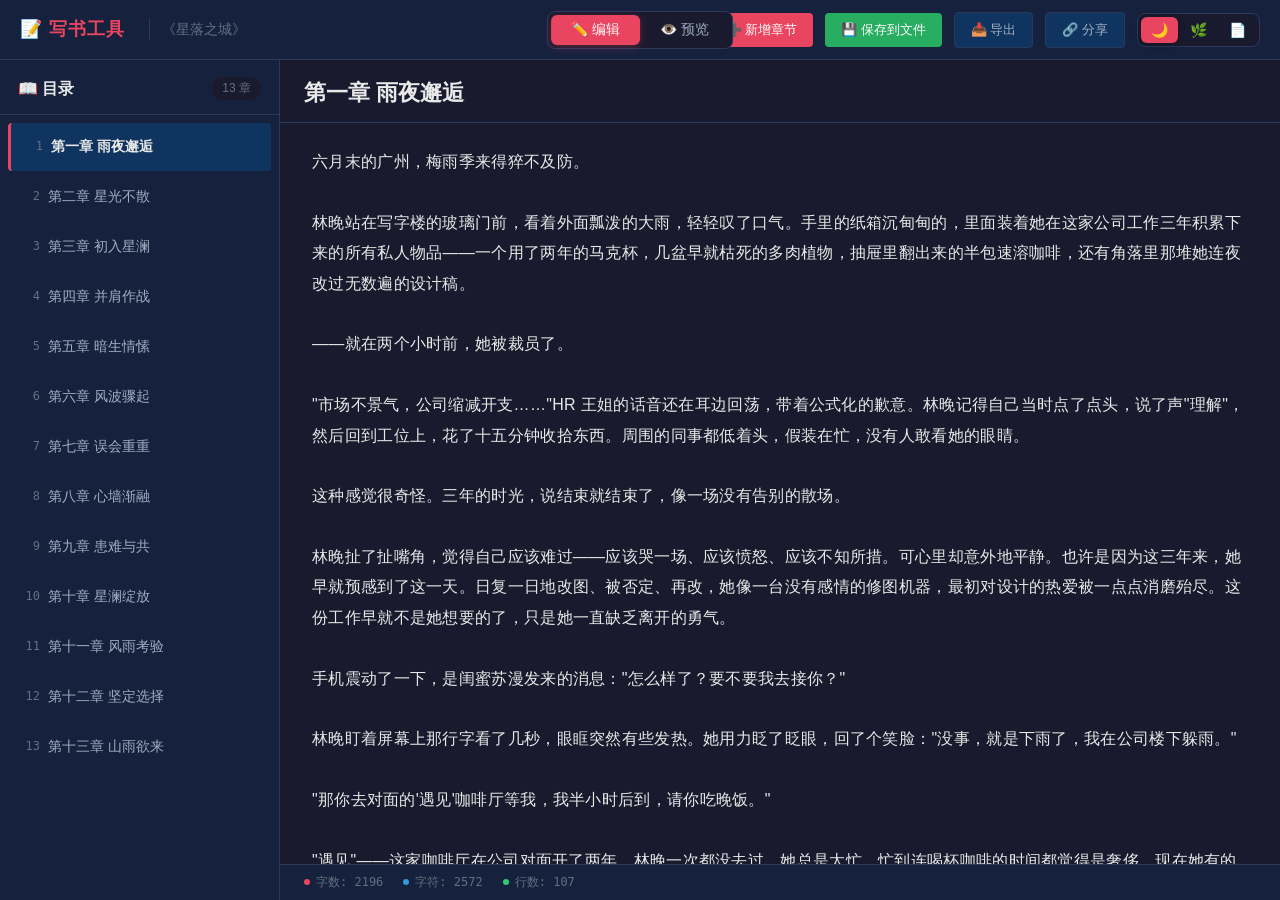
==== index.html @ 37863061 "第一次提交：星落之城小说项目" ====
<!DOCTYPE html>
<html lang="zh-CN">
<head>
    <meta charset="UTF-8">
    <meta name="viewport" content="width=device-width, initial-scale=1.0">
    <title>写书工具 - 小说编辑</title>
    <link rel="stylesheet" href="css/style.css">
</head>
<body>
    <!-- 顶部导航栏 -->
    <header class="toolbar">
        <div class="toolbar-left">
            <h1 class="app-title">📝 写书工具</h1>
            <span class="book-title-display" id="bookTitleDisplay"></span>
        </div>
        <div class="toolbar-center">
            <div class="mode-switch">
                <button class="mode-btn active" data-mode="edit" id="modeEdit">✏️ 编辑</button>
                <button class="mode-btn" data-mode="preview" id="modePreview">👁️ 预览</button>
            </div>
        </div>
        <div class="toolbar-right">
            <button class="btn btn-primary" id="btnAddChapter">➕ 新增章节</button>
            <button class="btn btn-save" id="btnSaveToFile">💾 保存到文件</button>
            <button class="btn btn-secondary" id="btnExport">📥 导出</button>
            <button class="btn btn-secondary" id="btnShare">🔗 分享</button>
            <div class="theme-switch">
                <button class="theme-btn active" data-theme="dark" title="暗夜主题">🌙</button>
                <button class="theme-btn" data-theme="green" title="护眼绿主题">🌿</button>
                <button class="theme-btn" data-theme="paper" title="纸墨主题">📄</button>
            </div>
        </div>
    </header>

    <!-- 主内容区域 -->
    <main class="main-container">
        <!-- 左侧章节列表 -->
        <aside class="sidebar" id="sidebar">
            <div class="sidebar-header">
                <h2>📖 目录</h2>
                <span class="chapter-count" id="chapterCount">0 章</span>
            </div>
            <div class="chapter-list" id="chapterList">
                <!-- 由 JavaScript 动态渲染 -->
            </div>
        </aside>

        <!-- 右侧编辑/预览区 -->
        <section class="content-area">
            <!-- 当前章节标题 -->
            <div class="chapter-title-bar">
                <input type="text" id="chapterTitleInput" class="chapter-title-input" placeholder="章节标题">
            </div>

            <!-- 编辑模式 -->
            <div class="editor-panel" id="editorPanel">
                <textarea id="editor" class="editor-textarea" placeholder="开始你的创作...&#10;&#10;支持 Markdown 语法：&#10;# 一级标题&#10;## 二级标题&#10;**粗体** *斜体*&#10;> 引用&#10;- 列表项&#10;--- 分隔线"></textarea>
                <div class="editor-statusbar">
                    <span id="wordCount">字数: 0</span>
                    <span id="charCount">字符: 0</span>
                    <span id="lineCount">行数: 0</span>
                </div>
            </div>

            <!-- 预览模式 -->
            <div class="preview-panel" id="previewPanel" style="display: none;">
                <div class="preview-content" id="previewContent">
                    <div class="preview-placeholder">选择一个章节开始预览</div>
                </div>
            </div>
        </section>
    </main>

    <!-- 重命名弹窗 -->
    <div class="modal-overlay" id="renameModal" style="display: none;">
        <div class="modal">
            <div class="modal-header">
                <h3>重命名章节</h3>
                <button class="modal-close" id="renameModalClose">&times;</button>
            </div>
            <div class="modal-body">
                <input type="text" id="renameInput" class="modal-input" placeholder="输入新名称">
            </div>
            <div class="modal-footer">
                <button class="btn btn-secondary" id="renameCancel">取消</button>
                <button class="btn btn-primary" id="renameConfirm">确定</button>
            </div>
        </div>
    </div>

    <!-- 删除确认弹窗 -->
    <div class="modal-overlay" id="deleteModal" style="display: none;">
        <div class="modal">
            <div class="modal-header">
                <h3>删除章节</h3>
                <button class="modal-close" id="deleteModalClose">&times;</button>
            </div>
            <div class="modal-body">
                <p id="deleteConfirmText">确定要删除该章节吗？此操作不可撤销。</p>
            </div>
            <div class="modal-footer">
                <button class="btn btn-secondary" id="deleteCancel">取消</button>
                <button class="btn btn-danger" id="deleteConfirm">删除</button>
            </div>
        </div>
    </div>

    <script src="data/novel.js?v=20260726-2"></script>
    <script src="js/app.js"></script>
</body>
</html>
---- css/style.css ----
/* ========== Reset & Base ========== */
*, *::before, *::after {
    margin: 0;
    padding: 0;
    box-sizing: border-box;
}

:root {
    --radius: 8px;
    --radius-sm: 4px;
    --transition: all 0.25s ease;
    --sidebar-width: 280px;
    --toolbar-height: 60px;
    --font-mono: 'Cascadia Code', 'Fira Code', 'JetBrains Mono', Consolas, monospace;
    --font-sans: -apple-system, BlinkMacSystemFont, 'Segoe UI', 'PingFang SC', 'Hiragino Sans GB', 'Microsoft YaHei', sans-serif;
}

/* ========== Theme: Dark (Default) ========== */
[data-theme="dark"] {
    --bg-primary: #1a1a2e;
    --bg-secondary: #16213e;
    --bg-tertiary: #0f3460;
    --bg-card: #1e2746;
    --bg-hover: #253255;
    --text-primary: #e8e8e8;
    --text-secondary: #a0aec0;
    --text-muted: #636e7f;
    --accent: #e94560;
    --accent-hover: #ff6b81;
    --accent-secondary: #0f3460;
    --border-color: #2a3a5c;
    --shadow: 0 4px 20px rgba(0, 0, 0, 0.3);
    --code-color: #e6c384;
    --strong-color: #f0e6d3;
    --em-color: #d4c5a9;
}

/* ========== Theme: Green Eye-Care ========== */
[data-theme="green"] {
    --bg-primary: #e8f5e9;
    --bg-secondary: #dcedc8;
    --bg-tertiary: #c8e6c9;
    --bg-card: #f1f8e9;
    --bg-hover: #d0e0d0;
    --text-primary: #2e4632;
    --text-secondary: #4a5d4e;
    --text-muted: #7a8b7d;
    --accent: #2e7d32;
    --accent-hover: #388e3c;
    --accent-secondary: #a5d6a7;
    --border-color: #b8d0b8;
    --shadow: 0 4px 20px rgba(46, 125, 50, 0.15);
    --code-color: #558b2f;
    --strong-color: #1b5e20;
    --em-color: #33691e;
}

/* ========== Theme: Paper ========== */
[data-theme="paper"] {
    --bg-primary: #faf8f5;
    --bg-secondary: #f0ece6;
    --bg-tertiary: #e8e0d5;
    --bg-card: #ffffff;
    --bg-hover: #e5ddd0;
    --text-primary: #3d3229;
    --text-secondary: #6b5f52;
    --text-muted: #9a8f80;
    --accent: #c0392b;
    --accent-hover: #e74c3c;
    --accent-secondary: #d4a373;
    --border-color: #d9d0c4;
    --shadow: 0 4px 20px rgba(61, 50, 41, 0.1);
    --code-color: #b7410e;
    --strong-color: #2c1810;
    --em-color: #5d4037;
}

html, body {
    height: 100%;
    overflow: hidden;
}

body {
    font-family: var(--font-sans);
    background: var(--bg-primary);
    color: var(--text-primary);
    display: flex;
    flex-direction: column;
    line-height: 1.6;
    transition: background-color 0.3s ease, color 0.3s ease;
}

/* ========== Scrollbar ========== */
::-webkit-scrollbar {
    width: 6px;
    height: 6px;
}

::-webkit-scrollbar-track {
    background: transparent;
}

::-webkit-scrollbar-thumb {
    background: var(--border-color);
    border-radius: 3px;
}

::-webkit-scrollbar-thumb:hover {
    background: var(--text-muted);
}

/* ========== Toolbar ========== */
.toolbar {
    height: var(--toolbar-height);
    background: var(--bg-secondary);
    border-bottom: 1px solid var(--border-color);
    display: flex;
    align-items: center;
    justify-content: space-between;
    padding: 0 20px;
    flex-shrink: 0;
    z-index: 100;
}

.app-title {
    font-size: 18px;
    font-weight: 700;
    color: var(--accent);
    letter-spacing: 1px;
}

.book-title-display {
    font-size: 14px;
    color: var(--text-muted);
    margin-left: 12px;
    padding-left: 12px;
    border-left: 1px solid var(--border-color);
    font-weight: 400;
    max-width: 200px;
    overflow: hidden;
    text-overflow: ellipsis;
    white-space: nowrap;
}

.toolbar-left,
.toolbar-center,
.toolbar-right {
    display: flex;
    align-items: center;
    gap: 12px;
}

.toolbar-center {
    position: absolute;
    left: 50%;
    transform: translateX(-50%);
}

/* ========== Theme Switch ========== */
.theme-switch {
    display: flex;
    background: var(--bg-primary);
    border-radius: var(--radius);
    padding: 3px;
    border: 1px solid var(--border-color);
    gap: 2px;
}

.theme-btn {
    padding: 6px 10px;
    border: none;
    background: transparent;
    color: var(--text-secondary);
    font-size: 14px;
    cursor: pointer;
    border-radius: 6px;
    transition: var(--transition);
    font-family: var(--font-sans);
    font-weight: 500;
    line-height: 1;
}

.theme-btn:hover {
    color: var(--text-primary);
    background: var(--bg-hover);
}

.theme-btn.active {
    background: var(--accent);
    color: #fff;
    box-shadow: 0 2px 8px rgba(0, 0, 0, 0.2);
}

/* ========== Mode Switch ========== */
.mode-switch {
    display: flex;
    background: var(--bg-primary);
    border-radius: var(--radius);
    padding: 3px;
    border: 1px solid var(--border-color);
}

.mode-btn {
    padding: 6px 20px;
    border: none;
    background: transparent;
    color: var(--text-secondary);
    font-size: 14px;
    cursor: pointer;
    border-radius: 6px;
    transition: var(--transition);
    font-family: var(--font-sans);
    font-weight: 500;
}

.mode-btn:hover {
    color: var(--text-primary);
    background: var(--bg-hover);
}

.mode-btn.active {
    background: var(--accent);
    color: #fff;
    box-shadow: 0 2px 8px rgba(233, 69, 96, 0.3);
}

/* ========== Buttons ========== */
.btn {
    padding: 8px 16px;
    border: none;
    border-radius: var(--radius-sm);
    font-size: 13px;
    font-weight: 500;
    cursor: pointer;
    transition: var(--transition);
    font-family: var(--font-sans);
    white-space: nowrap;
}

.btn-primary {
    background: var(--accent);
    color: #fff;
}

.btn-primary:hover {
    background: var(--accent-hover);
    box-shadow: 0 2px 10px rgba(233, 69, 96, 0.4);
}

.btn-secondary {
    background: var(--bg-tertiary);
    color: var(--text-secondary);
    border: 1px solid var(--border-color);
}

.btn-secondary:hover {
    background: var(--bg-hover);
    color: var(--text-primary);
}

.btn-save {
    background: #27ae60;
    color: #fff;
}

.btn-save:hover {
    background: #2ecc71;
    box-shadow: 0 2px 10px rgba(39, 174, 96, 0.4);
}

.btn-danger {
    background: #c0392b;
    color: #fff;
}

.btn-danger:hover {
    background: #e74c3c;
}

.btn-icon {
    padding: 6px 8px;
    background: transparent;
    border: none;
    color: var(--text-muted);
    cursor: pointer;
    border-radius: var(--radius-sm);
    transition: var(--transition);
    font-size: 14px;
    opacity: 0;
}

.chapter-item:hover .btn-icon {
    opacity: 1;
}

.btn-icon:hover {
    color: var(--text-primary);
    background: var(--bg-hover);
}

.btn-icon.danger:hover {
    color: var(--accent);
}

/* ========== Main Container ========== */
.main-container {
    display: flex;
    flex: 1;
    overflow: hidden;
}

/* ========== Sidebar ========== */
.sidebar {
    width: var(--sidebar-width);
    background: var(--bg-secondary);
    border-right: 1px solid var(--border-color);
    display: flex;
    flex-direction: column;
    flex-shrink: 0;
}

.sidebar-header {
    display: flex;
    align-items: center;
    justify-content: space-between;
    padding: 16px 18px 12px;
    border-bottom: 1px solid var(--border-color);
}

.sidebar-header h2 {
    font-size: 16px;
    font-weight: 600;
}

.chapter-count {
    font-size: 12px;
    color: var(--text-muted);
    background: var(--bg-primary);
    padding: 2px 10px;
    border-radius: 12px;
}

.chapter-list {
    flex: 1;
    overflow-y: auto;
    padding: 8px;
}

.chapter-item {
    display: flex;
    align-items: center;
    padding: 10px 12px;
    border-radius: var(--radius-sm);
    cursor: pointer;
    transition: var(--transition);
    margin-bottom: 2px;
    gap: 8px;
    user-select: none;
}

.chapter-item:hover {
    background: var(--bg-hover);
}

.chapter-item.active {
    background: var(--bg-tertiary);
    border-left: 3px solid var(--accent);
}

.chapter-item.active .chapter-name {
    color: var(--text-primary);
    font-weight: 600;
}

.chapter-number {
    color: var(--text-muted);
    font-size: 12px;
    min-width: 20px;
    text-align: right;
    font-family: var(--font-mono);
}

.chapter-name {
    flex: 1;
    font-size: 14px;
    color: var(--text-secondary);
    overflow: hidden;
    text-overflow: ellipsis;
    white-space: nowrap;
}

.chapter-item-actions {
    display: flex;
    gap: 2px;
    margin-left: auto;
}

/* ========== Content Area ========== */
.content-area {
    flex: 1;
    display: flex;
    flex-direction: column;
    overflow: hidden;
    background: var(--bg-primary);
}

.chapter-title-bar {
    padding: 16px 24px 12px;
    border-bottom: 1px solid var(--border-color);
    flex-shrink: 0;
}

.chapter-title-input {
    width: 100%;
    background: transparent;
    border: none;
    color: var(--text-primary);
    font-size: 22px;
    font-weight: 700;
    font-family: var(--font-sans);
    outline: none;
    padding: 4px 0;
}

.chapter-title-input::placeholder {
    color: var(--text-muted);
}

/* ========== Editor Panel ========== */
.editor-panel {
    flex: 1;
    display: flex;
    flex-direction: column;
    overflow: hidden;
}

.editor-textarea {
    flex: 1;
    width: 100%;
    background: transparent;
    border: none;
    color: var(--text-primary);
    font-size: 16px;
    line-height: 1.9;
    padding: 24px 32px;
    font-family: var(--font-sans);
    resize: none;
    outline: none;
    overflow-y: auto;
    letter-spacing: 0.3px;
}

.editor-textarea::placeholder {
    color: var(--text-muted);
    font-style: italic;
}

.editor-statusbar {
    display: flex;
    gap: 20px;
    padding: 8px 24px;
    background: var(--bg-secondary);
    border-top: 1px solid var(--border-color);
    font-size: 12px;
    color: var(--text-muted);
    font-family: var(--font-mono);
    flex-shrink: 0;
}

/* ========== Preview Panel ========== */
.preview-panel {
    flex: 1;
    overflow-y: auto;
    padding: 24px 32px;
}

.preview-content {
    max-width: 820px;
    margin: 0 auto;
    min-height: 100%;
    font-size: 17px;
    line-height: 1.9;
    letter-spacing: 0.3px;
}

.preview-placeholder {
    color: var(--text-muted);
    text-align: center;
    padding: 60px 0;
    font-size: 16px;
}

/* ========== Preview Markdown Styles ========== */
.preview-content h1 {
    font-size: 28px;
    font-weight: 700;
    margin: 24px 0 16px;
    padding-bottom: 8px;
    border-bottom: 2px solid var(--border-color);
    color: var(--text-primary);
}

.preview-content h2 {
    font-size: 22px;
    font-weight: 600;
    margin: 20px 0 12px;
    color: var(--text-primary);
}

.preview-content h3 {
    font-size: 18px;
    font-weight: 600;
    margin: 16px 0 10px;
    color: var(--text-primary);
}

.preview-content h4,
.preview-content h5,
.preview-content h6 {
    font-size: 16px;
    font-weight: 600;
    margin: 14px 0 8px;
    color: var(--text-primary);
}

.preview-content p {
    margin: 10px 0;
    line-height: 1.8;
    font-size: 16px;
}

.preview-content strong {
    font-weight: 700;
    color: var(--strong-color);
}

.preview-content em {
    font-style: italic;
    color: var(--em-color);
}

.preview-content blockquote {
    border-left: 4px solid var(--accent);
    padding: 10px 16px;
    margin: 14px 0;
    background: var(--bg-card);
    border-radius: 0 var(--radius-sm) var(--radius-sm) 0;
    color: var(--text-secondary);
    font-style: italic;
}

.preview-content blockquote p {
    margin: 4px 0;
}

.preview-content ul,
.preview-content ol {
    margin: 10px 0;
    padding-left: 28px;
}

.preview-content li {
    margin: 4px 0;
    line-height: 1.7;
}

.preview-content hr {
    border: none;
    border-top: 1px solid var(--border-color);
    margin: 24px 0;
}

.preview-content code {
    background: var(--bg-card);
    padding: 2px 8px;
    border-radius: 4px;
    font-family: var(--font-mono);
    font-size: 14px;
    color: var(--code-color);
}

.preview-content pre {
    background: var(--bg-card);
    padding: 16px 20px;
    border-radius: var(--radius-sm);
    overflow-x: auto;
    margin: 14px 0;
    border: 1px solid var(--border-color);
}

.preview-content pre code {
    background: none;
    padding: 0;
    border-radius: 0;
    color: inherit;
}

.preview-content a {
    color: var(--accent);
    text-decoration: none;
}

.preview-content a:hover {
    text-decoration: underline;
}

.preview-content img {
    max-width: 100%;
    border-radius: var(--radius-sm);
    margin: 14px 0;
}

.preview-content table {
    width: 100%;
    border-collapse: collapse;
    margin: 14px 0;
}

.preview-content th,
.preview-content td {
    padding: 10px 14px;
    border: 1px solid var(--border-color);
    text-align: left;
}

.preview-content th {
    background: var(--bg-card);
    font-weight: 600;
}

.preview-content tr:nth-child(even) {
    background: rgba(255, 255, 255, 0.02);
}

/* ========== Modal ========== */
.modal-overlay {
    position: fixed;
    top: 0;
    left: 0;
    right: 0;
    bottom: 0;
    background: rgba(0, 0, 0, 0.6);
    display: flex;
    align-items: center;
    justify-content: center;
    z-index: 1000;
    backdrop-filter: blur(4px);
}

.modal {
    background: var(--bg-secondary);
    border: 1px solid var(--border-color);
    border-radius: var(--radius);
    width: 400px;
    max-width: 90%;
    box-shadow: var(--shadow);
}

.modal-header {
    display: flex;
    align-items: center;
    justify-content: space-between;
    padding: 16px 20px;
    border-bottom: 1px solid var(--border-color);
}

.modal-header h3 {
    font-size: 16px;
    font-weight: 600;
}

.modal-close {
    background: none;
    border: none;
    color: var(--text-muted);
    font-size: 22px;
    cursor: pointer;
    padding: 0 4px;
    transition: var(--transition);
}

.modal-close:hover {
    color: var(--text-primary);
}

.modal-body {
    padding: 20px;
}

.modal-body p {
    color: var(--text-secondary);
    font-size: 14px;
    line-height: 1.6;
}

.modal-input {
    width: 100%;
    padding: 10px 14px;
    background: var(--bg-primary);
    border: 1px solid var(--border-color);
    border-radius: var(--radius-sm);
    color: var(--text-primary);
    font-size: 14px;
    font-family: var(--font-sans);
    outline: none;
    transition: var(--transition);
}

.modal-input:focus {
    border-color: var(--accent);
}

.modal-footer {
    display: flex;
    justify-content: flex-end;
    gap: 10px;
    padding: 14px 20px;
    border-top: 1px solid var(--border-color);
}

/* ========== Responsive ========== */
@media (max-width: 768px) {
    :root {
        --sidebar-width: 220px;
    }

    .toolbar {
        padding: 0 12px;
    }

    .app-title {
        font-size: 15px;
    }

    .toolbar-center {
        position: static;
        transform: none;
    }

    .mode-btn {
        padding: 5px 12px;
        font-size: 13px;
    }

    .btn {
        padding: 6px 12px;
        font-size: 12px;
    }

    .chapter-title-input {
        font-size: 18px;
    }

    .editor-textarea {
        font-size: 14px;
        padding: 14px 16px;
    }

    .preview-panel {
        padding: 14px 16px;
    }

    .preview-content h1 {
        font-size: 22px;
    }

    .preview-content h2 {
        font-size: 18px;
    }

    .preview-content p {
        font-size: 14px;
    }
}

@media (max-width: 600px) {
    :root {
        --sidebar-width: 180px;
    }

    .sidebar-header h2 {
        font-size: 14px;
    }

    .chapter-name {
        font-size: 13px;
    }

    .btn-icon {
        opacity: 1;
        padding: 4px 6px;
    }

    .editor-statusbar {
        font-size: 11px;
        gap: 12px;
        padding: 6px 16px;
    }
}

/* ========== Animations ========== */
@keyframes fadeIn {
    from { opacity: 0; transform: translateY(4px); }
    to { opacity: 1; transform: translateY(0); }
}

.preview-content {
    animation: fadeIn 0.3s ease;
}

.chapter-item {
    animation: fadeIn 0.2s ease;
}

/* ========== Empty State ========== */
.empty-state {
    display: flex;
    flex-direction: column;
    align-items: center;
    justify-content: center;
    height: 100%;
    color: var(--text-muted);
    gap: 12px;
}

.empty-state-icon {
    font-size: 48px;
    opacity: 0.5;
}

.empty-state-text {
    font-size: 14px;
}

/* ========== Word Count Highlight ========== */
.editor-statusbar span {
    position: relative;
}

.editor-statusbar span::before {
    content: '';
    display: inline-block;
    width: 6px;
    height: 6px;
    border-radius: 50%;
    margin-right: 6px;
    vertical-align: middle;
}

.editor-statusbar span:nth-child(1)::before {
    background: var(--accent);
}

.editor-statusbar span:nth-child(2)::before {
    background: #3498db;
}

.editor-statusbar span:nth-child(3)::before {
    background: #2ecc71;
}
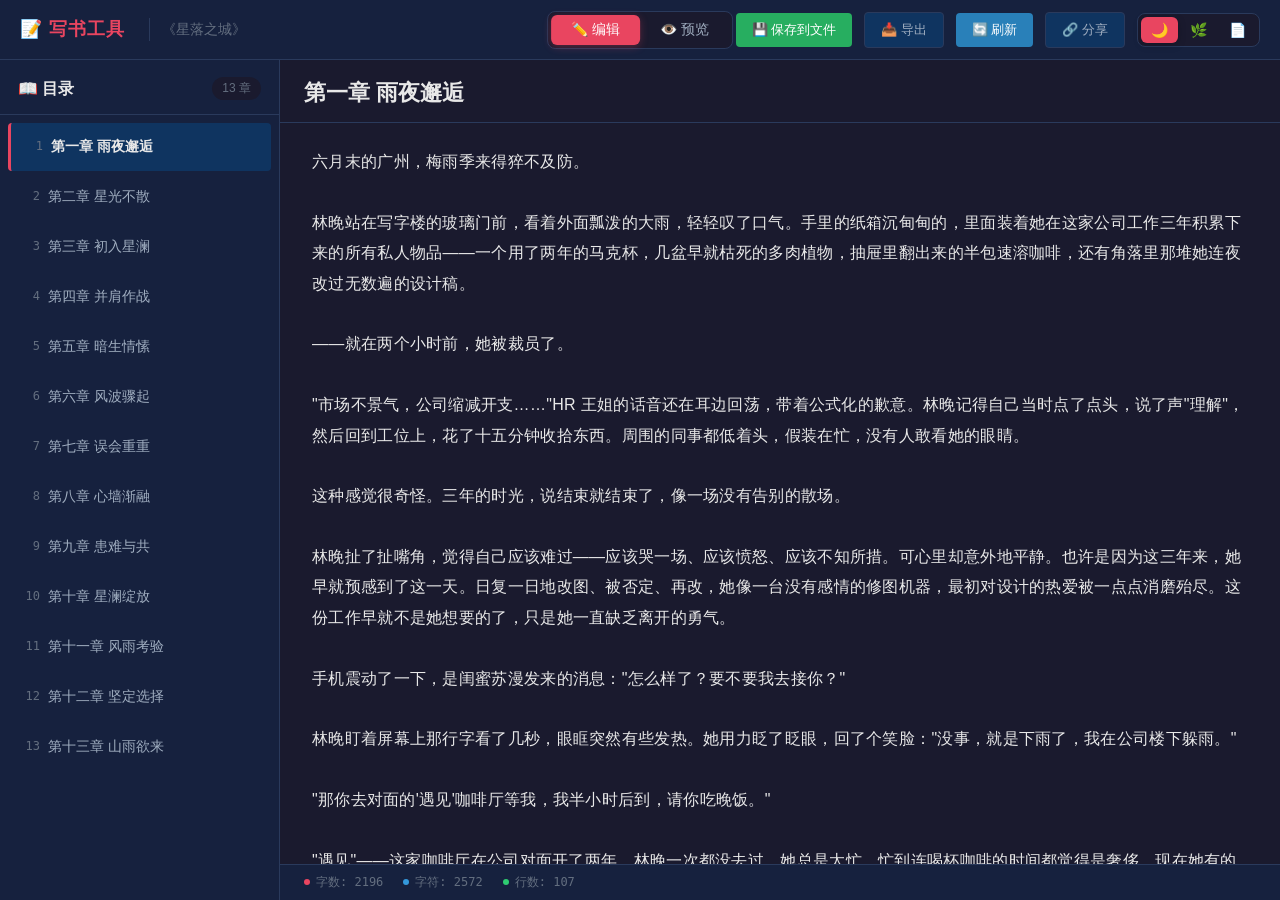
==== commit 9d8726c8: "更新第 5~13 章内容，完善小说阅读器样式与功能" ====
--- a/index.html
+++ b/index.html
@@ -4,7 +4,7 @@
     <meta charset="UTF-8">
     <meta name="viewport" content="width=device-width, initial-scale=1.0">
     <title>写书工具 - 小说编辑</title>
-    <link rel="stylesheet" href="css/style.css">
+    <link rel="stylesheet" href="css/style.css?v=20260727-1">
 </head>
 <body>
     <!-- 顶部导航栏 -->
@@ -23,6 +23,7 @@
             <button class="btn btn-primary" id="btnAddChapter">➕ 新增章节</button>
             <button class="btn btn-save" id="btnSaveToFile">💾 保存到文件</button>
             <button class="btn btn-secondary" id="btnExport">📥 导出</button>
+            <button class="btn btn-refresh" id="btnRefresh">🔄 刷新</button>
             <button class="btn btn-secondary" id="btnShare">🔗 分享</button>
             <div class="theme-switch">
                 <button class="theme-btn active" data-theme="dark" title="暗夜主题">🌙</button>
@@ -106,6 +107,6 @@
     </div>
 
     <script src="data/novel.js?v=20260726-2"></script>
-    <script src="js/app.js"></script>
+    <script src="js/app.js?v=20260727-1"></script>
 </body>
 </html>
--- a/css/style.css
+++ b/css/style.css
@@ -268,6 +268,20 @@
     box-shadow: 0 2px 10px rgba(39, 174, 96, 0.4);
 }
 
+.btn-refresh {
+    background: #2980b9;
+    color: #fff;
+}
+
+.btn-refresh:hover {
+    background: #3498db;
+    box-shadow: 0 2px 10px rgba(41, 128, 185, 0.4);
+}
+
+.btn-refresh:active {
+    transform: scale(0.96);
+}
+
 .btn-danger {
     background: #c0392b;
     color: #fff;
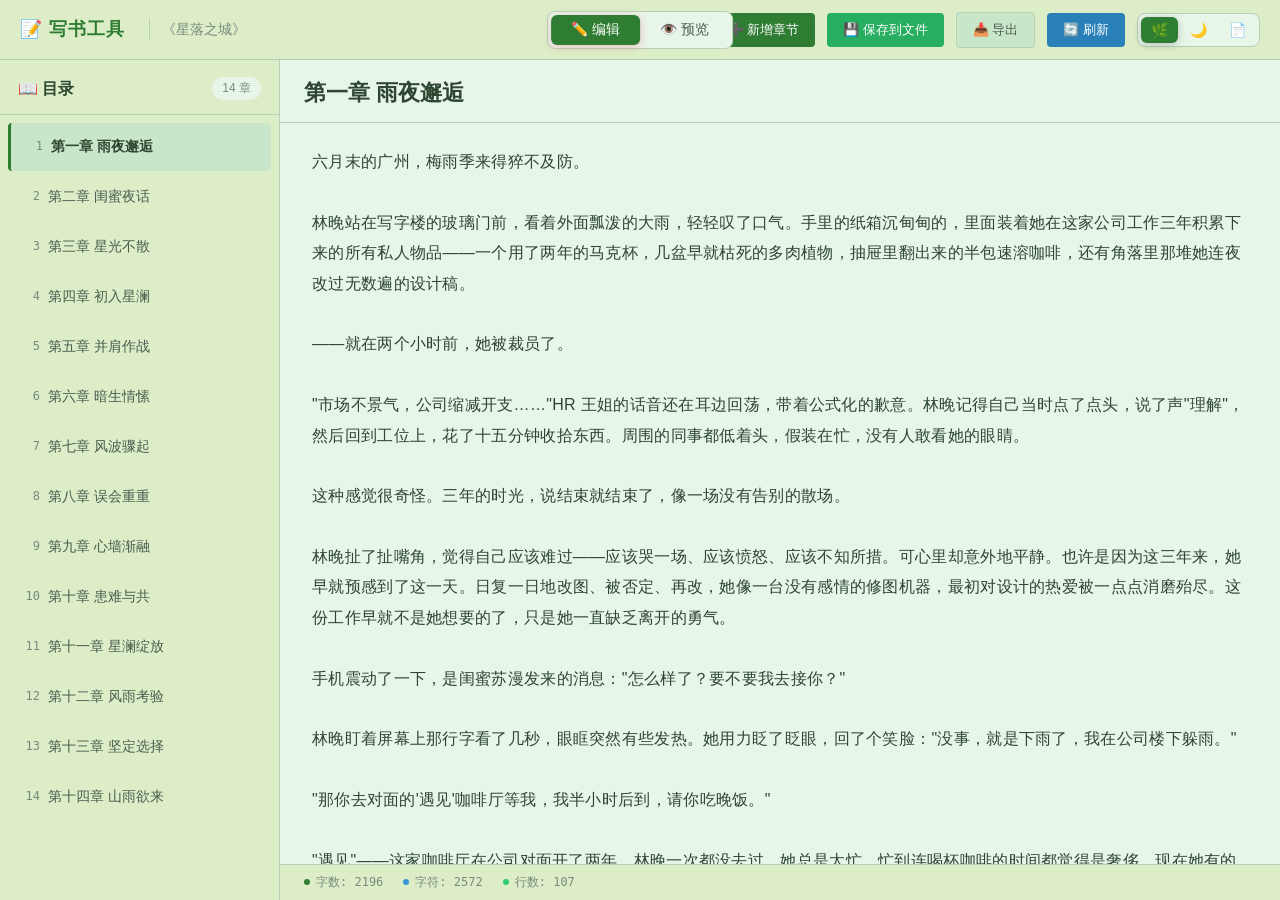
==== commit 42dc9a47: "feat: 更新小说章节内容及前端功能" ====
--- a/index.html
+++ b/index.html
@@ -4,7 +4,7 @@
     <meta charset="UTF-8">
     <meta name="viewport" content="width=device-width, initial-scale=1.0">
     <title>写书工具 - 小说编辑</title>
-    <link rel="stylesheet" href="css/style.css?v=20260727-1">
+    <link rel="stylesheet" href="css/style.css?v=20260727-2">
 </head>
 <body>
     <!-- 顶部导航栏 -->
@@ -24,10 +24,9 @@
             <button class="btn btn-save" id="btnSaveToFile">💾 保存到文件</button>
             <button class="btn btn-secondary" id="btnExport">📥 导出</button>
             <button class="btn btn-refresh" id="btnRefresh">🔄 刷新</button>
-            <button class="btn btn-secondary" id="btnShare">🔗 分享</button>
             <div class="theme-switch">
-                <button class="theme-btn active" data-theme="dark" title="暗夜主题">🌙</button>
-                <button class="theme-btn" data-theme="green" title="护眼绿主题">🌿</button>
+                <button class="theme-btn active" data-theme="green" title="护眼绿主题">🌿</button>
+                <button class="theme-btn" data-theme="dark" title="暗夜主题">🌙</button>
                 <button class="theme-btn" data-theme="paper" title="纸墨主题">📄</button>
             </div>
         </div>
@@ -106,7 +105,52 @@
         </div>
     </div>
 
+    <!-- 浮动快捷按钮 -->
+    <button class="back-to-top" id="backToTop" title="回到顶部">↑</button>
+    <button class="back-to-bottom" id="backToBottom" title="跳到底部">↓</button>
+
     <script src="data/novel.js?v=20260726-2"></script>
     <script src="js/app.js?v=20260727-1"></script>
+    <script>
+        // 获取当前可见的可滚动容器（编辑模式→textarea，预览模式→preview-panel）
+        function _getScrollBox() {
+            var pv = document.getElementById('previewPanel');
+            return pv && pv.style.display !== 'none' ? pv : document.getElementById('editor');
+        }
+
+        // 浮动按钮点击事件
+        var btt = document.getElementById('backToTop');
+        var btb = document.getElementById('backToBottom');
+        btt.addEventListener('click', function() {
+            var el = _getScrollBox();
+            if (el) el.scrollTop = 0;
+        });
+        btb.addEventListener('click', function() {
+            var el = _getScrollBox();
+            if (el) el.scrollTop = el.scrollHeight;
+        });
+
+        // 根据当前可见面板的滚动位置更新按钮显隐
+        function _updateBtns() {
+            var el = _getScrollBox();
+            if (!el) return;
+            var st = el.scrollTop;
+            var nearBottom = st + el.clientHeight >= el.scrollHeight - 100;
+            btt.classList.toggle('visible', st > 300);
+            btb.classList.toggle('visible', st > 300 && !nearBottom);
+        }
+
+        // 监听内部滚动事件（textarea 和预览面板）
+        document.getElementById('editor').addEventListener('scroll', _updateBtns);
+        document.getElementById('previewPanel').addEventListener('scroll', _updateBtns);
+
+        // 模式切换按钮（编辑↔预览）后延迟刷新按钮状态
+        document.getElementById('modeEdit').addEventListener('click', function() {
+            setTimeout(_updateBtns, 60);
+        });
+        document.getElementById('modePreview').addEventListener('click', function() {
+            setTimeout(_updateBtns, 60);
+        });
+    </script>
 </body>
 </html>
--- a/css/style.css
+++ b/css/style.css
@@ -872,3 +872,44 @@
 .editor-statusbar span:nth-child(3)::before {
     background: #2ecc71;
 }
+
+/* ========== Floating Action Buttons ========== */
+.back-to-top,
+.back-to-bottom {
+    position: fixed;
+    right: 28px;
+    width: 44px;
+    height: 44px;
+    border-radius: 50%;
+    border: none;
+    background: var(--accent);
+    color: #fff;
+    font-size: 22px;
+    font-weight: 700;
+    line-height: 44px;
+    text-align: center;
+    cursor: pointer;
+    box-shadow: 0 2px 12px rgba(0,0,0,.3);
+    z-index: 999;
+    opacity: 0;
+    transform: translateY(16px);
+    transition: opacity .3s ease, transform .3s ease, background .25s ease;
+    pointer-events: none;
+}
+.back-to-top {
+    bottom: 80px;
+}
+.back-to-bottom {
+    bottom: 28px;
+}
+.back-to-top:hover,
+.back-to-bottom:hover {
+    background: var(--accent-hover);
+    transform: translateY(16px) scale(1.1);
+}
+.back-to-top.visible,
+.back-to-bottom.visible {
+    opacity: 1;
+    transform: translateY(0);
+    pointer-events: auto;
+}
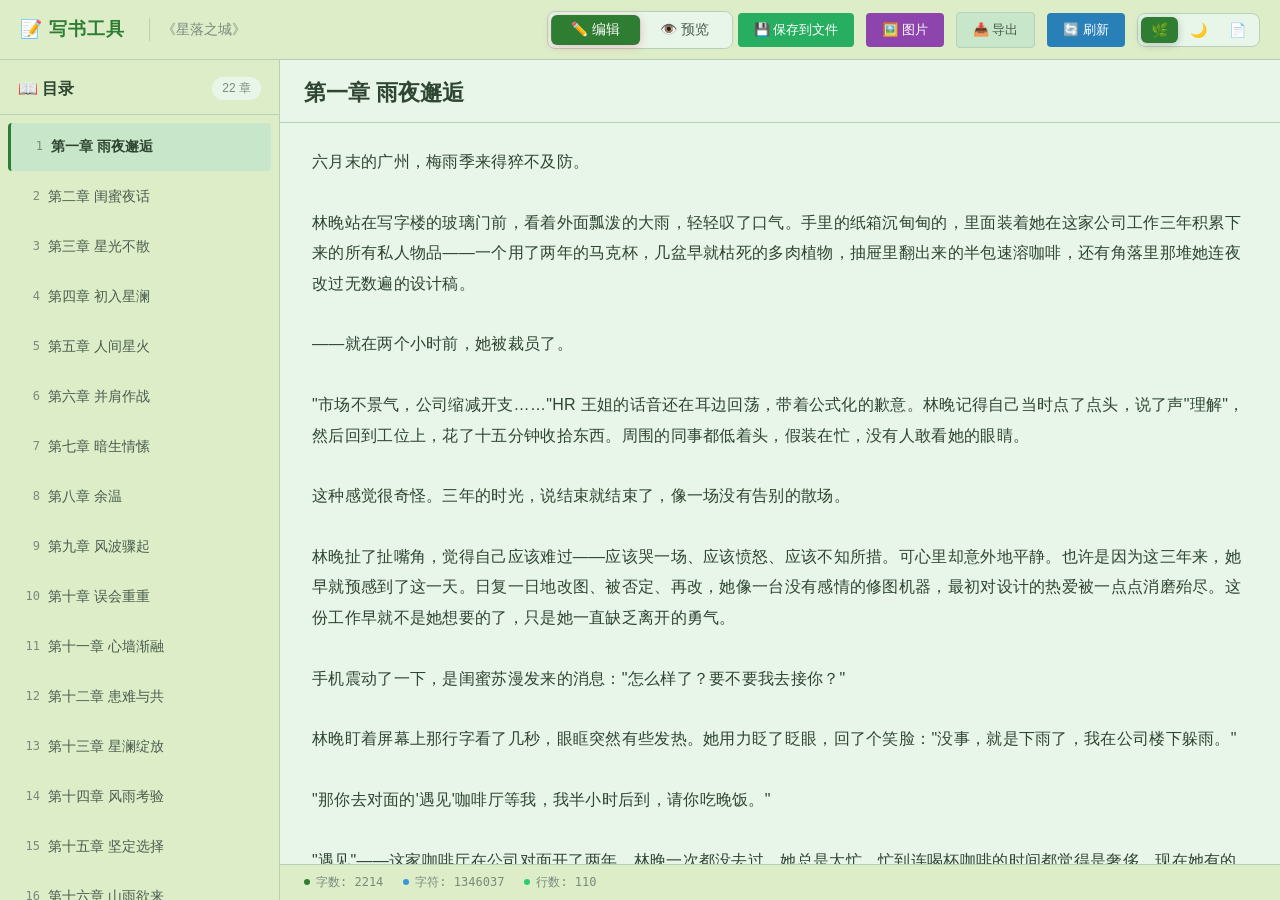
==== commit 885479d5: "feat: 更新《星落之城》各章节内容与阅读器功能" ====
--- a/index.html
+++ b/index.html
@@ -4,7 +4,7 @@
     <meta charset="UTF-8">
     <meta name="viewport" content="width=device-width, initial-scale=1.0">
     <title>写书工具 - 小说编辑</title>
-    <link rel="stylesheet" href="css/style.css?v=20260727-2">
+    <link rel="stylesheet" href="css/style.css?v=20260729-1">
 </head>
 <body>
     <!-- 顶部导航栏 -->
@@ -22,6 +22,7 @@
         <div class="toolbar-right">
             <button class="btn btn-primary" id="btnAddChapter">➕ 新增章节</button>
             <button class="btn btn-save" id="btnSaveToFile">💾 保存到文件</button>
+            <button class="btn btn-image" id="btnInsertImage">🖼️ 图片</button>
             <button class="btn btn-secondary" id="btnExport">📥 导出</button>
             <button class="btn btn-refresh" id="btnRefresh">🔄 刷新</button>
             <div class="theme-switch">
@@ -71,6 +72,46 @@
         </section>
     </main>
 
+    <!-- 隐藏文件输入 -->
+    <input type="file" id="imageFileInput" accept="image/*" style="display:none">
+
+    <!-- 图片插入弹窗 -->
+    <div class="modal-overlay" id="imageModal" style="display: none;">
+        <div class="modal">
+            <div class="modal-header">
+                <h3>🖼️ 插入图片</h3>
+                <button class="modal-close" id="imageModalClose">&times;</button>
+            </div>
+            <div class="modal-body">
+                <div class="image-modal-tabs">
+                    <button class="image-tab active" data-tab="upload">📁 上传图片</button>
+                    <button class="image-tab" data-tab="url">🔗 图片链接</button>
+                </div>
+                <div class="image-tab-content" id="imageTabUpload">
+                    <p class="image-tab-desc">选择本地图片文件（支持 PNG、JPG、GIF、WebP）</p>
+                    <button class="btn btn-primary" id="btnSelectImage">📂 选择图片文件</button>
+                    <div class="image-preview-box" id="imagePreviewBox" style="display:none;">
+                        <img id="imagePreview" alt="图片预览">
+                        <p class="image-file-info" id="imageFileInfo"></p>
+                        <button class="btn btn-secondary btn-sm" id="btnRemoveImage">✕ 移除</button>
+                    </div>
+                </div>
+                <div class="image-tab-content" id="imageTabUrl" style="display:none;">
+                    <p class="image-tab-desc">输入图片 URL 地址</p>
+                    <input type="text" id="imageUrlInput" class="modal-input" placeholder="https://example.com/image.jpg">
+                    <p class="image-tab-hint">支持 jpg、png、gif、webp 格式的图片链接</p>
+                    <div class="image-url-preview-box" id="imageUrlPreviewBox" style="display:none;">
+                        <img id="imageUrlPreview" alt="URL 预览">
+                    </div>
+                </div>
+            </div>
+            <div class="modal-footer">
+                <button class="btn btn-secondary" id="imageCancel">取消</button>
+                <button class="btn btn-primary" id="imageConfirm">✅ 插入</button>
+            </div>
+        </div>
+    </div>
+
     <!-- 重命名弹窗 -->
     <div class="modal-overlay" id="renameModal" style="display: none;">
         <div class="modal">
@@ -110,7 +151,7 @@
     <button class="back-to-bottom" id="backToBottom" title="跳到底部">↓</button>
 
     <script src="data/novel.js?v=20260726-2"></script>
-    <script src="js/app.js?v=20260727-1"></script>
+    <script src="js/app.js?v=20260729-1"></script>
     <script>
         // 获取当前可见的可滚动容器（编辑模式→textarea，预览模式→preview-panel）
         function _getScrollBox() {
--- a/css/style.css
+++ b/css/style.css
@@ -282,6 +282,21 @@
     transform: scale(0.96);
 }
 
+.btn-image {
+    background: #8e44ad;
+    color: #fff;
+}
+
+.btn-image:hover {
+    background: #a569bd;
+    box-shadow: 0 2px 10px rgba(142, 68, 173, 0.4);
+}
+
+.btn-sm {
+    padding: 4px 10px;
+    font-size: 12px;
+}
+
 .btn-danger {
     background: #c0392b;
     color: #fff;
@@ -620,8 +635,16 @@
 
 .preview-content img {
     max-width: 100%;
+    height: auto;
     border-radius: var(--radius-sm);
     margin: 14px 0;
+    display: block;
+    box-shadow: 0 2px 12px rgba(0,0,0,0.1);
+    transition: transform 0.2s ease;
+}
+
+.preview-content img:hover {
+    transform: scale(1.01);
 }
 
 .preview-content table {
@@ -644,6 +667,104 @@
 
 .preview-content tr:nth-child(even) {
     background: rgba(255, 255, 255, 0.02);
+}
+
+/* ========== Image Modal Tabs ========== */
+.image-modal-tabs {
+    display: flex;
+    gap: 4px;
+    margin-bottom: 16px;
+    background: var(--bg-primary);
+    border-radius: var(--radius-sm);
+    padding: 3px;
+    border: 1px solid var(--border-color);
+}
+
+.image-tab {
+    flex: 1;
+    padding: 8px 12px;
+    border: none;
+    background: transparent;
+    color: var(--text-secondary);
+    font-size: 14px;
+    font-family: var(--font-sans);
+    cursor: pointer;
+    border-radius: 4px;
+    transition: var(--transition);
+    font-weight: 500;
+}
+
+.image-tab:hover {
+    color: var(--text-primary);
+    background: var(--bg-hover);
+}
+
+.image-tab.active {
+    background: var(--accent);
+    color: #fff;
+    box-shadow: 0 2px 8px rgba(0,0,0,0.15);
+}
+
+.image-tab-content {
+    min-height: 120px;
+}
+
+.image-tab-desc {
+    color: var(--text-secondary);
+    margin-bottom: 12px;
+    font-size: 14px;
+    line-height: 1.6;
+}
+
+.image-tab-hint {
+    font-size: 12px;
+    color: var(--text-muted);
+    margin-top: 8px;
+}
+
+.image-preview-box {
+    margin-top: 12px;
+    padding: 12px;
+    background: var(--bg-primary);
+    border-radius: var(--radius-sm);
+    border: 1px solid var(--border-color);
+    text-align: center;
+}
+
+.image-preview-box img {
+    max-width: 100%;
+    max-height: 200px;
+    border-radius: 4px;
+    object-fit: contain;
+}
+
+.image-file-info {
+    font-size: 12px;
+    color: var(--text-muted);
+    margin-top: 6px;
+    word-break: break-all;
+}
+
+.image-url-preview-box {
+    margin-top: 12px;
+    padding: 12px;
+    background: var(--bg-primary);
+    border-radius: var(--radius-sm);
+    border: 1px solid var(--border-color);
+    text-align: center;
+}
+
+.image-url-preview-box img {
+    max-width: 100%;
+    max-height: 200px;
+    border-radius: 4px;
+    object-fit: contain;
+}
+
+.image-url-preview-box .url-preview-error {
+    color: var(--accent);
+    font-size: 13px;
+    padding: 20px;
 }
 
 /* ========== Modal ========== */
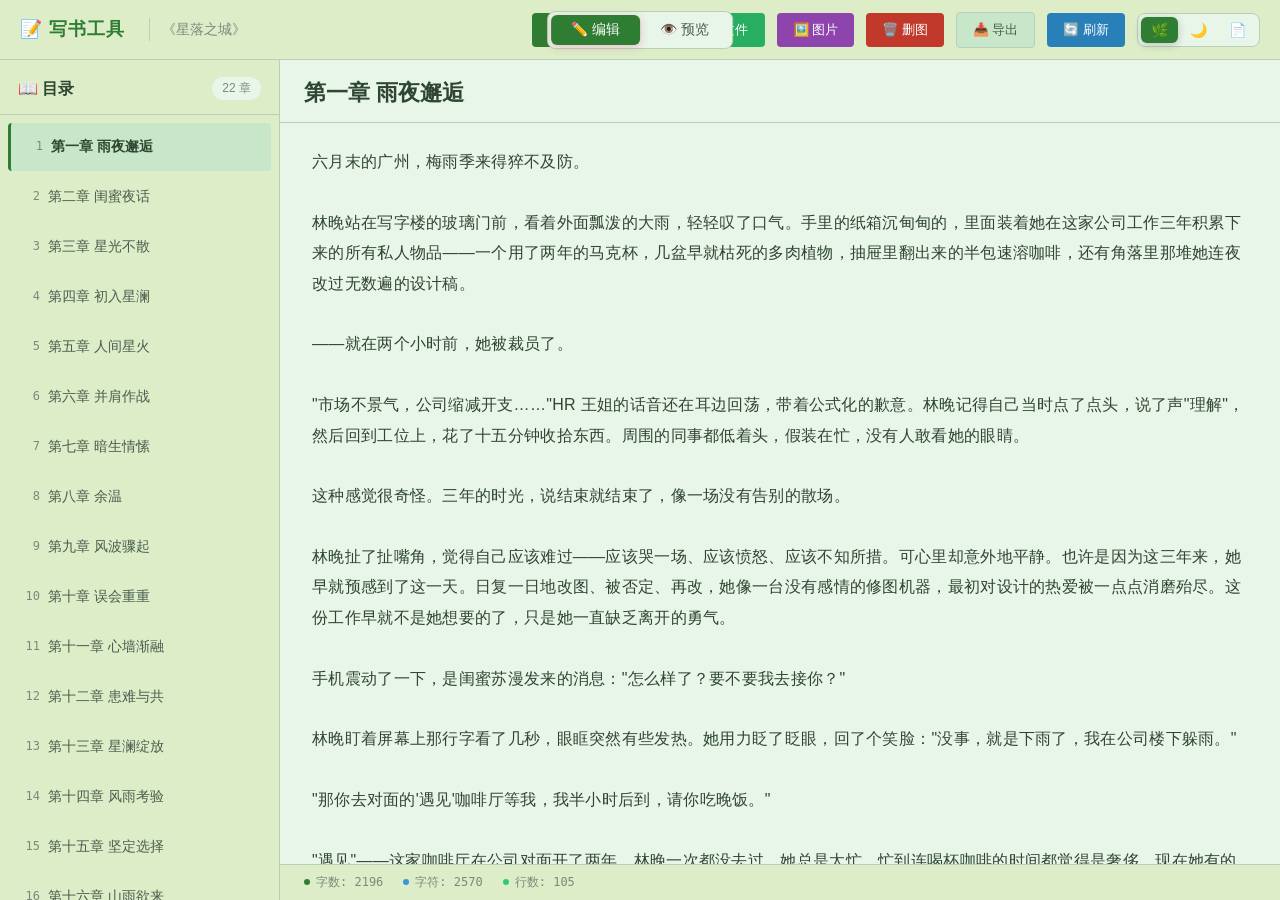
==== commit 1bcc0db3: "feat: 一键删除章节图片按钮及样式优化" ====
--- a/index.html
+++ b/index.html
@@ -4,7 +4,7 @@
     <meta charset="UTF-8">
     <meta name="viewport" content="width=device-width, initial-scale=1.0">
     <title>写书工具 - 小说编辑</title>
-    <link rel="stylesheet" href="css/style.css?v=20260729-1">
+    <link rel="stylesheet" href="css/style.css?v=20260731-1">
 </head>
 <body>
     <!-- 顶部导航栏 -->
@@ -23,6 +23,7 @@
             <button class="btn btn-primary" id="btnAddChapter">➕ 新增章节</button>
             <button class="btn btn-save" id="btnSaveToFile">💾 保存到文件</button>
             <button class="btn btn-image" id="btnInsertImage">🖼️ 图片</button>
+            <button class="btn btn-remove-images" id="btnRemoveImages">🗑️ 删图</button>
             <button class="btn btn-secondary" id="btnExport">📥 导出</button>
             <button class="btn btn-refresh" id="btnRefresh">🔄 刷新</button>
             <div class="theme-switch">
@@ -151,7 +152,7 @@
     <button class="back-to-bottom" id="backToBottom" title="跳到底部">↓</button>
 
     <script src="data/novel.js?v=20260726-2"></script>
-    <script src="js/app.js?v=20260729-1"></script>
+    <script src="js/app.js?v=20260731-1"></script>
     <script>
         // 获取当前可见的可滚动容器（编辑模式→textarea，预览模式→preview-panel）
         function _getScrollBox() {
--- a/css/style.css
+++ b/css/style.css
@@ -290,6 +290,16 @@
 .btn-image:hover {
     background: #a569bd;
     box-shadow: 0 2px 10px rgba(142, 68, 173, 0.4);
+}
+
+.btn-remove-images {
+    background: #c0392b;
+    color: #fff;
+}
+
+.btn-remove-images:hover {
+    background: #e74c3c;
+    box-shadow: 0 2px 10px rgba(192, 57, 43, 0.4);
 }
 
 .btn-sm {
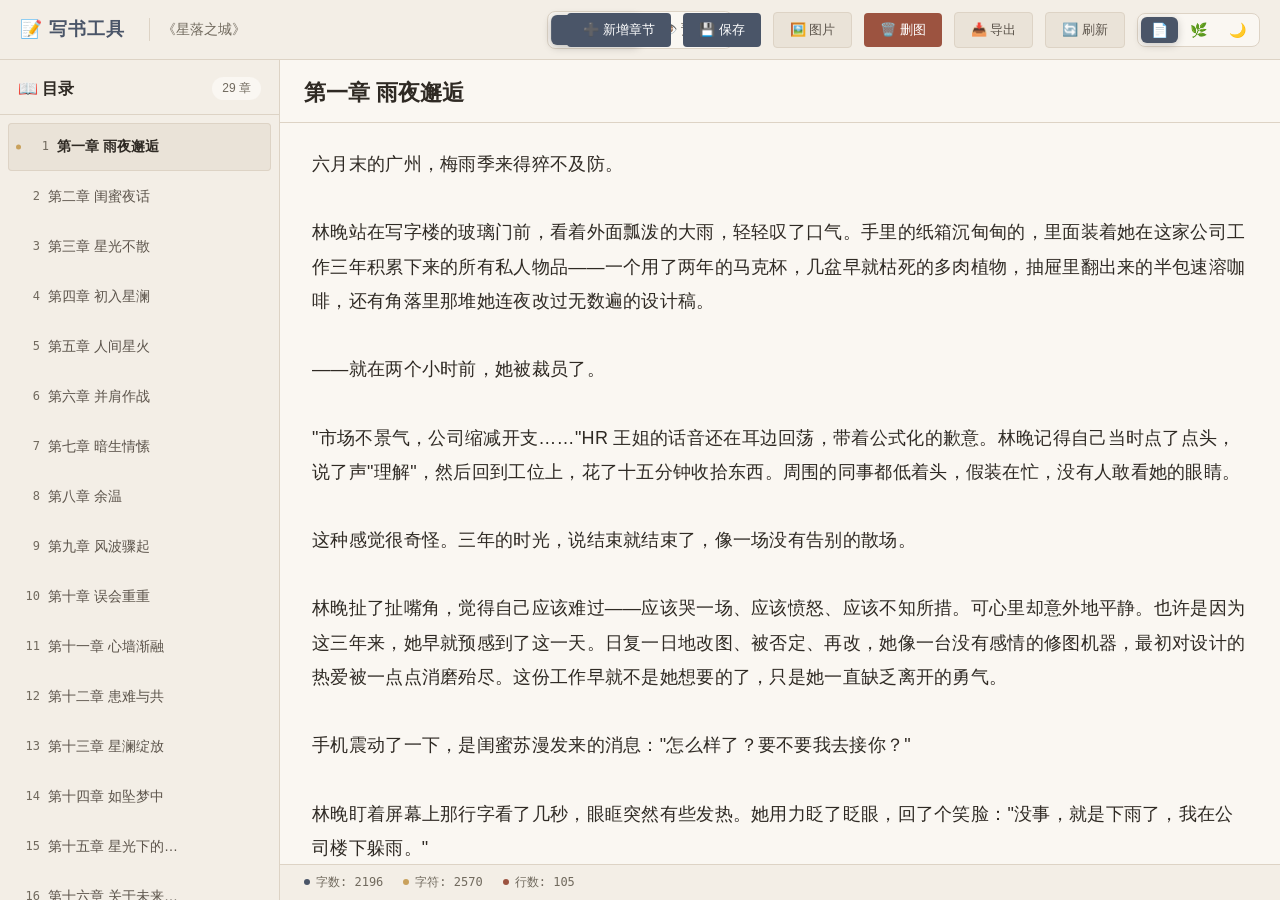
==== commit 28c7076e: "更新章节14-29、重构前端架构（配置驱动+共享渲染器+契约校验）、新增工具脚本" ====
--- a/index.html
+++ b/index.html
@@ -1,10 +1,11 @@
 <!DOCTYPE html>
+<!-- impeccable-disable broken-image -- image previews are JS-filled placeholders inside display:none containers -->
 <html lang="zh-CN">
 <head>
     <meta charset="UTF-8">
     <meta name="viewport" content="width=device-width, initial-scale=1.0">
     <title>写书工具 - 小说编辑</title>
-    <link rel="stylesheet" href="css/style.css?v=20260731-1">
+    <link rel="stylesheet" href="css/style.css?v=20260810-0114">
 </head>
 <body>
     <!-- 顶部导航栏 -->
@@ -20,16 +21,16 @@
             </div>
         </div>
         <div class="toolbar-right">
-            <button class="btn btn-primary" id="btnAddChapter">➕ 新增章节</button>
-            <button class="btn btn-save" id="btnSaveToFile">💾 保存到文件</button>
-            <button class="btn btn-image" id="btnInsertImage">🖼️ 图片</button>
-            <button class="btn btn-remove-images" id="btnRemoveImages">🗑️ 删图</button>
-            <button class="btn btn-secondary" id="btnExport">📥 导出</button>
-            <button class="btn btn-refresh" id="btnRefresh">🔄 刷新</button>
+            <button class="btn btn-primary" id="btnAddChapter">➕ <span class="btn-label">新增章节</span></button>
+            <button class="btn btn-save" id="btnSaveToFile">💾 <span class="btn-label">保存</span></button>
+            <button class="btn btn-image" id="btnInsertImage">🖼️ <span class="btn-label">图片</span></button>
+            <button class="btn btn-remove-images" id="btnRemoveImages">🗑️ <span class="btn-label">删图</span></button>
+            <button class="btn btn-secondary" id="btnExport">📥 <span class="btn-label">导出</span></button>
+            <button class="btn btn-refresh" id="btnRefresh">🔄 <span class="btn-label">刷新</span></button>
             <div class="theme-switch">
-                <button class="theme-btn active" data-theme="green" title="护眼绿主题">🌿</button>
+                <button class="theme-btn active" data-theme="paper" title="暖纸主题">📄</button>
+                <button class="theme-btn" data-theme="green" title="护眼绿主题">🌿</button>
                 <button class="theme-btn" data-theme="dark" title="暗夜主题">🌙</button>
-                <button class="theme-btn" data-theme="paper" title="纸墨主题">📄</button>
             </div>
         </div>
     </header>
@@ -92,7 +93,7 @@
                     <p class="image-tab-desc">选择本地图片文件（支持 PNG、JPG、GIF、WebP）</p>
                     <button class="btn btn-primary" id="btnSelectImage">📂 选择图片文件</button>
                     <div class="image-preview-box" id="imagePreviewBox" style="display:none;">
-                        <img id="imagePreview" alt="图片预览">
+                        <img id="imagePreview" alt="图片预览" src="" data-placeholder="1">
                         <p class="image-file-info" id="imageFileInfo"></p>
                         <button class="btn btn-secondary btn-sm" id="btnRemoveImage">✕ 移除</button>
                     </div>
@@ -102,7 +103,7 @@
                     <input type="text" id="imageUrlInput" class="modal-input" placeholder="https://example.com/image.jpg">
                     <p class="image-tab-hint">支持 jpg、png、gif、webp 格式的图片链接</p>
                     <div class="image-url-preview-box" id="imageUrlPreviewBox" style="display:none;">
-                        <img id="imageUrlPreview" alt="URL 预览">
+                        <img id="imageUrlPreview" alt="URL 预览" src="" data-placeholder="1">
                     </div>
                 </div>
             </div>
@@ -151,8 +152,10 @@
     <button class="back-to-top" id="backToTop" title="回到顶部">↑</button>
     <button class="back-to-bottom" id="backToBottom" title="跳到底部">↓</button>
 
-    <script src="data/novel.js?v=20260726-2"></script>
-    <script src="js/app.js?v=20260731-1"></script>
+    <script src="data/novel.js?v=20260810-0114"></script>
+    <script src="js/config.js?v=20260810-0114"></script>
+    <script src="js/markdown.js?v=20260810-0114"></script>
+    <script src="js/app.js?v=20260810-0114"></script>
     <script>
         // 获取当前可见的可滚动容器（编辑模式→textarea，预览模式→preview-panel）
         function _getScrollBox() {
--- a/css/style.css
+++ b/css/style.css
@@ -13,6 +13,7 @@
     --toolbar-height: 60px;
     --font-mono: 'Cascadia Code', 'Fira Code', 'JetBrains Mono', Consolas, monospace;
     --font-sans: -apple-system, BlinkMacSystemFont, 'Segoe UI', 'PingFang SC', 'Hiragino Sans GB', 'Microsoft YaHei', sans-serif;
+    --font-serif: Georgia, 'Noto Serif SC', 'Songti SC', 'SimSun', serif;
 }
 
 /* ========== Theme: Dark (Default) ========== */
@@ -55,24 +56,24 @@
     --em-color: #33691e;
 }
 
-/* ========== Theme: Paper ========== */
+/* ========== Theme: Paper 暖纸 ========== */
 [data-theme="paper"] {
-    --bg-primary: #faf8f5;
-    --bg-secondary: #f0ece6;
-    --bg-tertiary: #e8e0d5;
-    --bg-card: #ffffff;
-    --bg-hover: #e5ddd0;
-    --text-primary: #3d3229;
-    --text-secondary: #6b5f52;
-    --text-muted: #9a8f80;
-    --accent: #c0392b;
-    --accent-hover: #e74c3c;
-    --accent-secondary: #d4a373;
-    --border-color: #d9d0c4;
-    --shadow: 0 4px 20px rgba(61, 50, 41, 0.1);
+    --bg-primary: #faf7f2;
+    --bg-secondary: #f3eee6;
+    --bg-tertiary: #eae3d8;
+    --bg-card: #fffdf9;
+    --bg-hover: #ece5d9;
+    --text-primary: #2f2a24;
+    --text-secondary: #5c544b;
+    --text-muted: #716a5e;
+    --accent: #4a5568;
+    --accent-hover: #5a6b80;
+    --accent-secondary: #c9a15c;
+    --border-color: #ddd3c5;
+    --shadow: 0 4px 20px rgba(90, 80, 60, 0.08);
     --code-color: #b7410e;
     --strong-color: #2c1810;
-    --em-color: #5d4037;
+    --em-color: #8a6d3b;
 }
 
 html, body {
@@ -88,6 +89,20 @@
     flex-direction: column;
     line-height: 1.6;
     transition: background-color 0.3s ease, color 0.3s ease;
+    -webkit-font-smoothing: antialiased;
+    -moz-osx-font-smoothing: grayscale;
+    text-rendering: optimizeLegibility;
+}
+
+/* ========== Selection & Focus ========== */
+::selection {
+    background: var(--accent);
+    color: #fff;
+}
+
+:focus-visible {
+    outline: 2px solid var(--accent);
+    outline-offset: 2px;
 }
 
 /* ========== Scrollbar ========== */
@@ -127,6 +142,7 @@
     font-weight: 700;
     color: var(--accent);
     letter-spacing: 1px;
+    font-family: var(--font-serif);
 }
 
 .book-title-display {
@@ -221,7 +237,7 @@
 .mode-btn.active {
     background: var(--accent);
     color: #fff;
-    box-shadow: 0 2px 8px rgba(233, 69, 96, 0.3);
+    box-shadow: 0 2px 8px rgba(0, 0, 0, 0.25);
 }
 
 /* ========== Buttons ========== */
@@ -235,6 +251,11 @@
     transition: var(--transition);
     font-family: var(--font-sans);
     white-space: nowrap;
+    position: relative;
+}
+
+.btn:active {
+    transform: scale(0.96);
 }
 
 .btn-primary {
@@ -244,7 +265,8 @@
 
 .btn-primary:hover {
     background: var(--accent-hover);
-    box-shadow: 0 2px 10px rgba(233, 69, 96, 0.4);
+    box-shadow: 0 2px 10px rgba(74, 85, 104, 0.25);
+    transform: translateY(-1px);
 }
 
 .btn-secondary {
@@ -258,62 +280,53 @@
     color: var(--text-primary);
 }
 
+/* 保存 = 主操作，收敛到暖纸靛灰蓝，与其他主操作统一 */
 .btn-save {
-    background: #27ae60;
+    background: var(--accent);
     color: #fff;
 }
 
 .btn-save:hover {
-    background: #2ecc71;
-    box-shadow: 0 2px 10px rgba(39, 174, 96, 0.4);
-}
-
-.btn-refresh {
-    background: #2980b9;
-    color: #fff;
-}
-
-.btn-refresh:hover {
-    background: #3498db;
-    box-shadow: 0 2px 10px rgba(41, 128, 185, 0.4);
+    background: var(--accent-hover);
+    box-shadow: 0 2px 10px rgba(74, 85, 104, 0.25);
+    transform: translateY(-1px);
+}
+
+/* 中性操作（导出/刷新/图片）→ 暖灰，去高饱和 */
+.btn-refresh,
+.btn-image {
+    background: var(--bg-tertiary);
+    color: var(--text-secondary);
+    border: 1px solid var(--border-color);
+}
+
+.btn-refresh:hover,
+.btn-image:hover {
+    background: var(--bg-hover);
+    color: var(--text-primary);
 }
 
 .btn-refresh:active {
     transform: scale(0.96);
 }
 
-.btn-image {
-    background: #8e44ad;
+/* 危险操作（删图/删除）→ 降饱和赭红，贴近暖纸调性 */
+.btn-remove-images,
+.btn-danger {
+    background: #9c5340;
     color: #fff;
 }
 
-.btn-image:hover {
-    background: #a569bd;
-    box-shadow: 0 2px 10px rgba(142, 68, 173, 0.4);
-}
-
-.btn-remove-images {
-    background: #c0392b;
-    color: #fff;
-}
-
-.btn-remove-images:hover {
-    background: #e74c3c;
-    box-shadow: 0 2px 10px rgba(192, 57, 43, 0.4);
+.btn-remove-images:hover,
+.btn-danger:hover {
+    background: #ad6a50;
+    box-shadow: 0 2px 10px rgba(156, 83, 64, 0.25);
+    transform: translateY(-1px);
 }
 
 .btn-sm {
     padding: 4px 10px;
     font-size: 12px;
-}
-
-.btn-danger {
-    background: #c0392b;
-    color: #fff;
-}
-
-.btn-danger:hover {
-    background: #e74c3c;
 }
 
 .btn-icon {
@@ -403,7 +416,24 @@
 
 .chapter-item.active {
     background: var(--bg-tertiary);
-    border-left: 3px solid var(--accent);
+    box-shadow: inset 0 0 0 1px var(--border-color);
+    position: relative;
+}
+
+.chapter-item.active::before {
+    content: '';
+    position: absolute;
+    left: 8px;
+    top: 50%;
+    transform: translateY(-50%);
+    width: 5px;
+    height: 5px;
+    border-radius: 50%;
+    background: var(--accent-secondary);
+}
+
+.chapter-item.active .chapter-number {
+    margin-left: 9px;
 }
 
 .chapter-item.active .chapter-name {
@@ -456,7 +486,7 @@
     color: var(--text-primary);
     font-size: 22px;
     font-weight: 700;
-    font-family: var(--font-sans);
+    font-family: var(--font-serif);
     outline: none;
     padding: 4px 0;
 }
@@ -479,7 +509,7 @@
     background: transparent;
     border: none;
     color: var(--text-primary);
-    font-size: 16px;
+    font-size: 18px;
     line-height: 1.9;
     padding: 24px 32px;
     font-family: var(--font-sans);
@@ -487,6 +517,7 @@
     outline: none;
     overflow-y: auto;
     letter-spacing: 0.3px;
+    caret-color: var(--accent);
 }
 
 .editor-textarea::placeholder {
@@ -520,6 +551,7 @@
     font-size: 17px;
     line-height: 1.9;
     letter-spacing: 0.3px;
+    font-family: var(--font-sans);
 }
 
 .preview-placeholder {
@@ -527,6 +559,7 @@
     text-align: center;
     padding: 60px 0;
     font-size: 16px;
+    font-family: var(--font-sans);
 }
 
 /* ========== Preview Markdown Styles ========== */
@@ -565,11 +598,11 @@
 .preview-content p {
     margin: 10px 0;
     line-height: 1.8;
-    font-size: 16px;
+    font-size: 18px;
 }
 
 .preview-content strong {
-    font-weight: 700;
+    font-weight: 600;
     color: var(--strong-color);
 }
 
@@ -579,11 +612,12 @@
 }
 
 .preview-content blockquote {
-    border-left: 4px solid var(--accent);
-    padding: 10px 16px;
+    border-left: none;
+    padding: 14px 20px;
     margin: 14px 0;
     background: var(--bg-card);
-    border-radius: 0 var(--radius-sm) var(--radius-sm) 0;
+    border: 1px solid var(--border-color);
+    border-radius: var(--radius-sm);
     color: var(--text-secondary);
     font-style: italic;
 }
@@ -647,7 +681,7 @@
     max-width: 100%;
     height: auto;
     border-radius: var(--radius-sm);
-    margin: 14px 0;
+    margin: 14px auto;
     display: block;
     box-shadow: 0 2px 12px rgba(0,0,0,0.1);
     transition: transform 0.2s ease;
@@ -790,6 +824,7 @@
     justify-content: center;
     z-index: 1000;
     backdrop-filter: blur(4px);
+    animation: overlayIn 0.2s ease;
 }
 
 .modal {
@@ -799,6 +834,7 @@
     width: 400px;
     max-width: 90%;
     box-shadow: var(--shadow);
+    animation: modalIn 0.25s ease;
 }
 
 .modal-header {
@@ -864,6 +900,16 @@
 }
 
 /* ========== Responsive ========== */
+@media (max-width: 900px) {
+    .btn .btn-label {
+        display: none;
+    }
+
+    .btn {
+        padding: 8px 12px;
+    }
+}
+
 @media (max-width: 768px) {
     :root {
         --sidebar-width: 220px;
@@ -877,18 +923,31 @@
         font-size: 15px;
     }
 
+    .book-title-display {
+        display: none;
+    }
+
     .toolbar-center {
         position: static;
         transform: none;
     }
 
+    .toolbar-left,
+    .toolbar-right {
+        gap: 6px;
+    }
+
+    .toolbar-right .theme-switch {
+        margin-left: 4px;
+    }
+
     .mode-btn {
         padding: 5px 12px;
         font-size: 13px;
     }
 
     .btn {
-        padding: 6px 12px;
+        padding: 6px 10px;
         font-size: 12px;
     }
 
@@ -897,7 +956,7 @@
     }
 
     .editor-textarea {
-        font-size: 14px;
+        font-size: 15px;
         padding: 14px 16px;
     }
 
@@ -947,6 +1006,16 @@
 @keyframes fadeIn {
     from { opacity: 0; transform: translateY(4px); }
     to { opacity: 1; transform: translateY(0); }
+}
+
+@keyframes overlayIn {
+    from { opacity: 0; }
+    to { opacity: 1; }
+}
+
+@keyframes modalIn {
+    from { opacity: 0; transform: translateY(12px) scale(0.96); }
+    to { opacity: 1; transform: translateY(0) scale(1); }
 }
 
 .preview-content {
@@ -997,11 +1066,11 @@
 }
 
 .editor-statusbar span:nth-child(2)::before {
-    background: #3498db;
+    background: var(--accent-secondary);
 }
 
 .editor-statusbar span:nth-child(3)::before {
-    background: #2ecc71;
+    background: #9c5340;
 }
 
 /* ========== Floating Action Buttons ========== */
